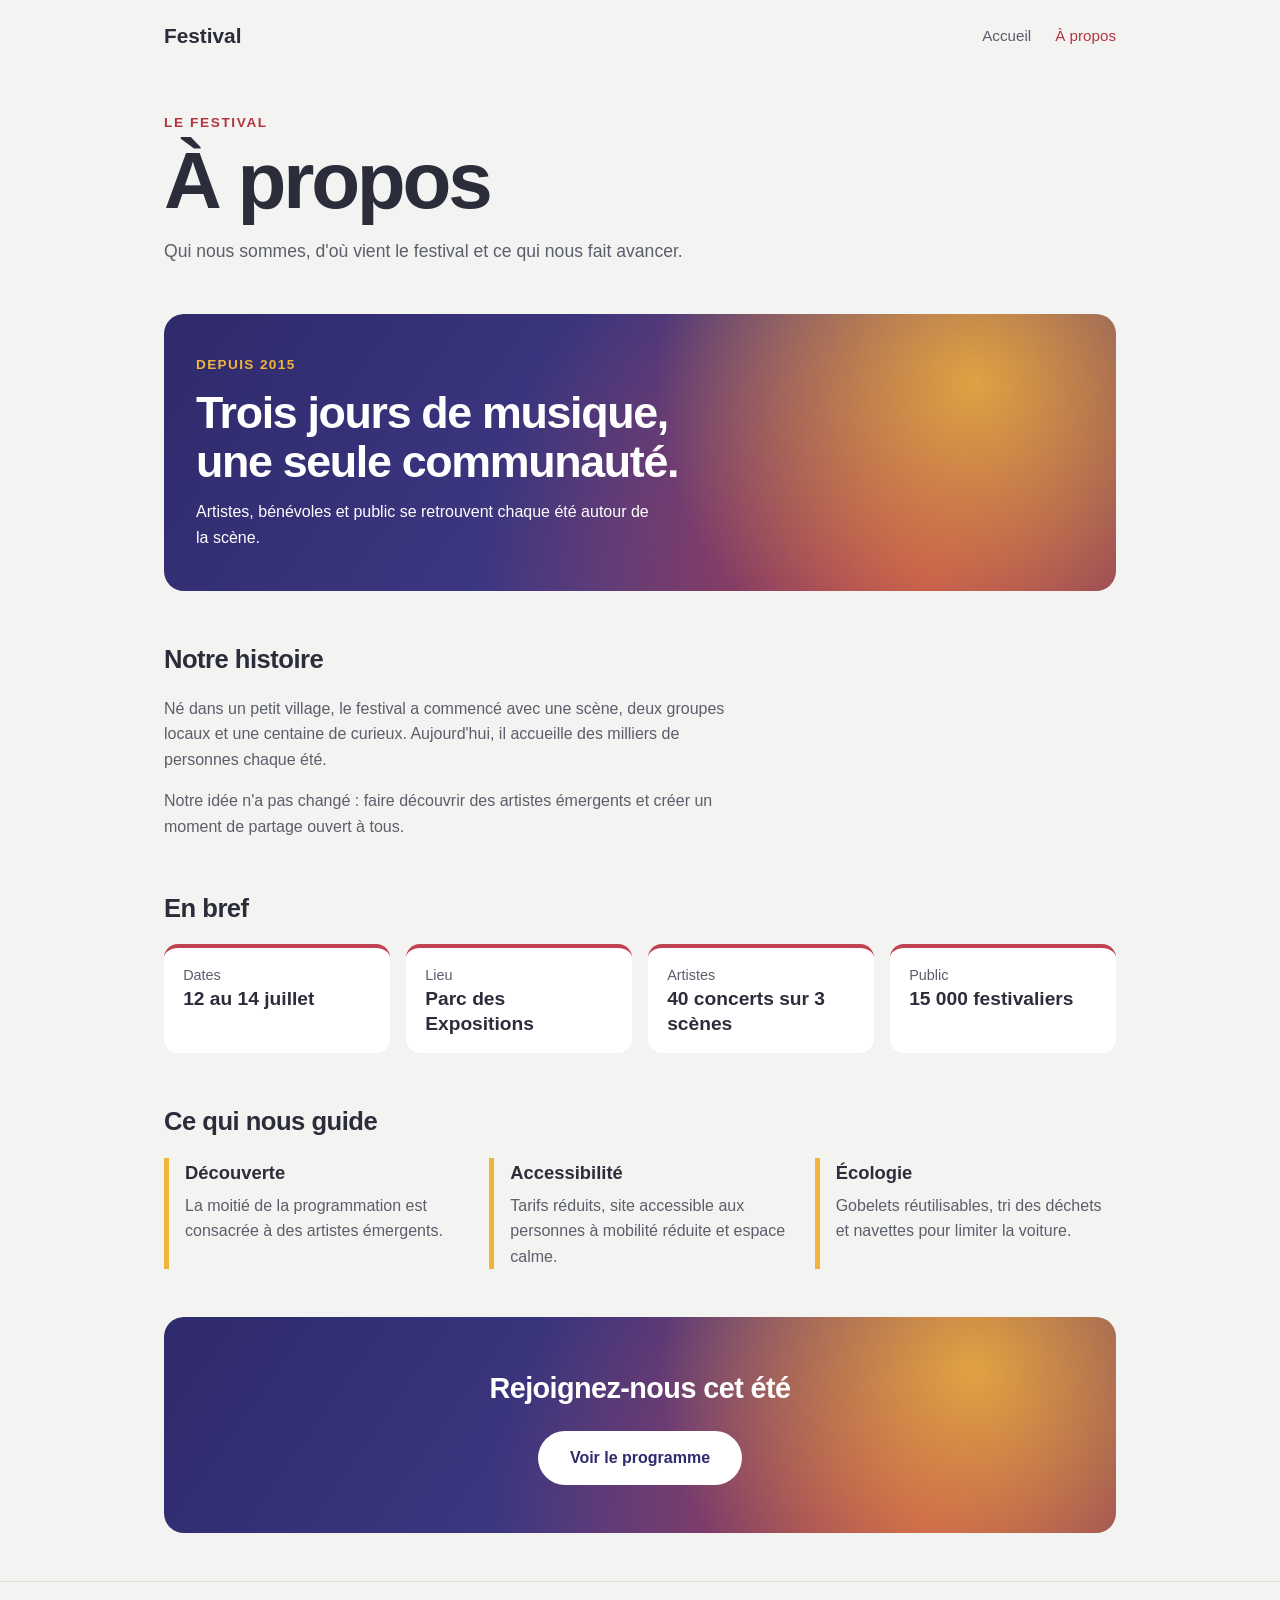
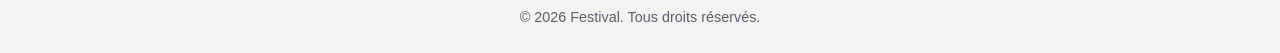
==== a-propos.html @ 6182e9a3 "feat: ajouter la page à propos" ====
<!DOCTYPE html>
<html lang="fr">
<head>
    <meta charset="UTF-8">
    <meta name="viewport" content="width=device-width, initial-scale=1.0">
    <title>À propos – Festival</title>
    <style>
        :root {
            --indigo: #2e2a6b;
            --violet: #3f3a86;
            --rouge: #c0414f;
            --rouge-texte: #b3343f;
            --or: #f0b43c;
            --fond: #f3f3f1;
            --titre: #2b2d3a;
            --gris: #5b5e6b;
            --blanc: #ffffff;
        }

        * {
            box-sizing: border-box;
            margin: 0;
            padding: 0;
        }

        body {
            font-family: Arial, Helvetica, sans-serif;
            background: var(--fond);
            color: var(--titre);
            line-height: 1.6;
        }

        a:focus-visible {
            outline: 3px solid var(--or);
            outline-offset: 3px;
        }

        .conteneur {
            max-width: 1000px;
            margin: 0 auto;
            padding: 0 1.5rem;
        }

        /* En-tête */
        .site-header {
            display: flex;
            justify-content: space-between;
            align-items: center;
            max-width: 1000px;
            margin: 0 auto;
            padding: 1.2rem 1.5rem;
        }

        .logo {
            color: var(--titre);
            font-weight: 800;
            font-size: 1.3rem;
            text-decoration: none;
        }

        .site-header ul {
            display: flex;
            gap: 1.5rem;
            list-style: none;
        }

        .site-header nav a {
            color: var(--gris);
            text-decoration: none;
            font-size: 0.95rem;
        }

        .site-header nav a:hover,
        .site-header nav a[aria-current="page"] {
            color: var(--rouge-texte);
        }

        /* Titre de page */
        .entete-page {
            padding: 2.5rem 0 1.5rem;
        }

        .surtitre {
            color: var(--rouge-texte);
            font-weight: 700;
            font-size: 0.85rem;
            letter-spacing: 0.12em;
            text-transform: uppercase;
            margin-bottom: 0.5rem;
        }

        h1 {
            font-size: clamp(2.6rem, 8vw, 5rem);
            font-weight: 800;
            letter-spacing: -0.04em;
            line-height: 1;
            margin-bottom: 1rem;
        }

        .intro {
            max-width: 60ch;
            color: var(--gris);
            font-size: 1.1rem;
        }

        /* Cartes dégradées */
        .carte-degrade {
            border-radius: 20px;
            color: var(--blanc);
            background:
                radial-gradient(circle at 85% 25%, rgba(240, 180, 60, 0.85), transparent 38%),
                radial-gradient(circle at 80% 95%, rgba(192, 65, 79, 0.95), transparent 55%),
                linear-gradient(125deg, var(--indigo), var(--violet) 55%, #4a2d68);
        }

        .une {
            padding: 2.5rem 2rem;
            margin: 1.5rem 0 3rem;
        }

        .une .date {
            color: var(--or);
            font-weight: 700;
            font-size: 0.85rem;
            letter-spacing: 0.1em;
            text-transform: uppercase;
            margin-bottom: 0.8rem;
        }

        .une h2 {
            font-size: clamp(1.8rem, 5vw, 2.8rem);
            line-height: 1.1;
            letter-spacing: -0.03em;
            max-width: 22ch;
            margin-bottom: 0.8rem;
        }

        .une p {
            max-width: 52ch;
        }

        /* Sections */
        section h2.titre-section {
            font-size: 1.6rem;
            letter-spacing: -0.02em;
            margin-bottom: 1rem;
        }

        .histoire {
            margin-bottom: 3rem;
        }

        .histoire p {
            max-width: 65ch;
            margin-bottom: 1rem;
            color: var(--gris);
        }

        /* Infos en bref */
        .infos {
            margin-bottom: 3rem;
        }

        .infos dl {
            display: grid;
            grid-template-columns: repeat(auto-fit, minmax(200px, 1fr));
            gap: 1rem;
        }

        .infos dl div {
            background: var(--blanc);
            border-radius: 14px;
            border-top: 4px solid var(--rouge);
            padding: 1rem 1.2rem;
        }

        .infos dt {
            color: var(--gris);
            font-size: 0.9rem;
        }

        .infos dd {
            font-size: 1.2rem;
            font-weight: 800;
            line-height: 1.3;
        }

        /* Valeurs */
        .valeurs {
            margin-bottom: 3rem;
        }

        .valeurs .grille {
            display: grid;
            grid-template-columns: repeat(auto-fit, minmax(240px, 1fr));
            gap: 1.5rem;
        }

        .valeurs article {
            border-left: 5px solid var(--or);
            padding-left: 1rem;
        }

        .valeurs h3 {
            font-size: 1.15rem;
            margin-bottom: 0.3rem;
        }

        .valeurs p {
            color: var(--gris);
        }

        /* Appel à l'action */
        .cta {
            text-align: center;
            padding: 3rem 1.5rem;
            margin-bottom: 3rem;
        }

        .cta h2 {
            font-size: 1.8rem;
            letter-spacing: -0.02em;
            margin-bottom: 1.2rem;
        }

        .bouton {
            display: inline-block;
            padding: 0.9rem 2rem;
            background: var(--blanc);
            color: var(--indigo);
            font-weight: 700;
            text-decoration: none;
            border-radius: 999px;
            transition: background 0.2s;
        }

        .bouton:hover {
            background: var(--or);
        }

        /* Pied de page */
        .site-footer {
            padding: 1.5rem;
            text-align: center;
            font-size: 0.9rem;
            color: var(--gris);
            border-top: 1px solid #deded9;
        }

        /* Mobile */
        @media (max-width: 600px) {
            .site-header {
                flex-direction: column;
                gap: 0.6rem;
            }

            .une {
                padding: 1.8rem 1.2rem;
            }
        }
    </style>
</head>
<body>
    <header class="site-header">
        <a class="logo" href="index.html">Festival</a>
        <nav aria-label="Navigation principale">
            <ul>
                <li><a href="index.html">Accueil</a></li>
                <li><a href="a-propos.html" aria-current="page">À propos</a></li>
            </ul>
        </nav>
    </header>

    <main class="conteneur">
        <div class="entete-page">
            <p class="surtitre">Le festival</p>
            <h1>À propos</h1>
            <p class="intro">Qui nous sommes, d'où vient le festival et ce qui nous fait avancer.</p>
        </div>

        <section class="carte-degrade une">
            <p class="date">Depuis 2015</p>
            <h2>Trois jours de musique, une seule communauté.</h2>
            <p>Artistes, bénévoles et public se retrouvent chaque été autour de la scène.</p>
        </section>

        <section class="histoire">
            <h2 class="titre-section">Notre histoire</h2>
            <p>Né dans un petit village, le festival a commencé avec une scène, deux groupes locaux et une centaine de curieux. Aujourd'hui, il accueille des milliers de personnes chaque été.</p>
            <p>Notre idée n'a pas changé : faire découvrir des artistes émergents et créer un moment de partage ouvert à tous.</p>
        </section>

        <section class="infos" aria-labelledby="infos-titre">
            <h2 class="titre-section" id="infos-titre">En bref</h2>
            <dl>
                <div>
                    <dt>Dates</dt>
                    <dd>12 au 14 juillet</dd>
                </div>
                <div>
                    <dt>Lieu</dt>
                    <dd>Parc des Expositions</dd>
                </div>
                <div>
                    <dt>Artistes</dt>
                    <dd>40 concerts sur 3 scènes</dd>
                </div>
                <div>
                    <dt>Public</dt>
                    <dd>15 000 festivaliers</dd>
                </div>
            </dl>
        </section>

        <section class="valeurs">
            <h2 class="titre-section">Ce qui nous guide</h2>
            <div class="grille">
                <article>
                    <h3>Découverte</h3>
                    <p>La moitié de la programmation est consacrée à des artistes émergents.</p>
                </article>
                <article>
                    <h3>Accessibilité</h3>
                    <p>Tarifs réduits, site accessible aux personnes à mobilité réduite et espace calme.</p>
                </article>
                <article>
                    <h3>Écologie</h3>
                    <p>Gobelets réutilisables, tri des déchets et navettes pour limiter la voiture.</p>
                </article>
            </div>
        </section>

        <section class="carte-degrade cta">
            <h2>Rejoignez-nous cet été</h2>
            <a class="bouton" href="index.html">Voir le programme</a>
        </section>
    </main>

    <footer class="site-footer">
        <p>&copy; 2026 Festival. Tous droits réservés.</p>
    </footer>
</body>
</html>
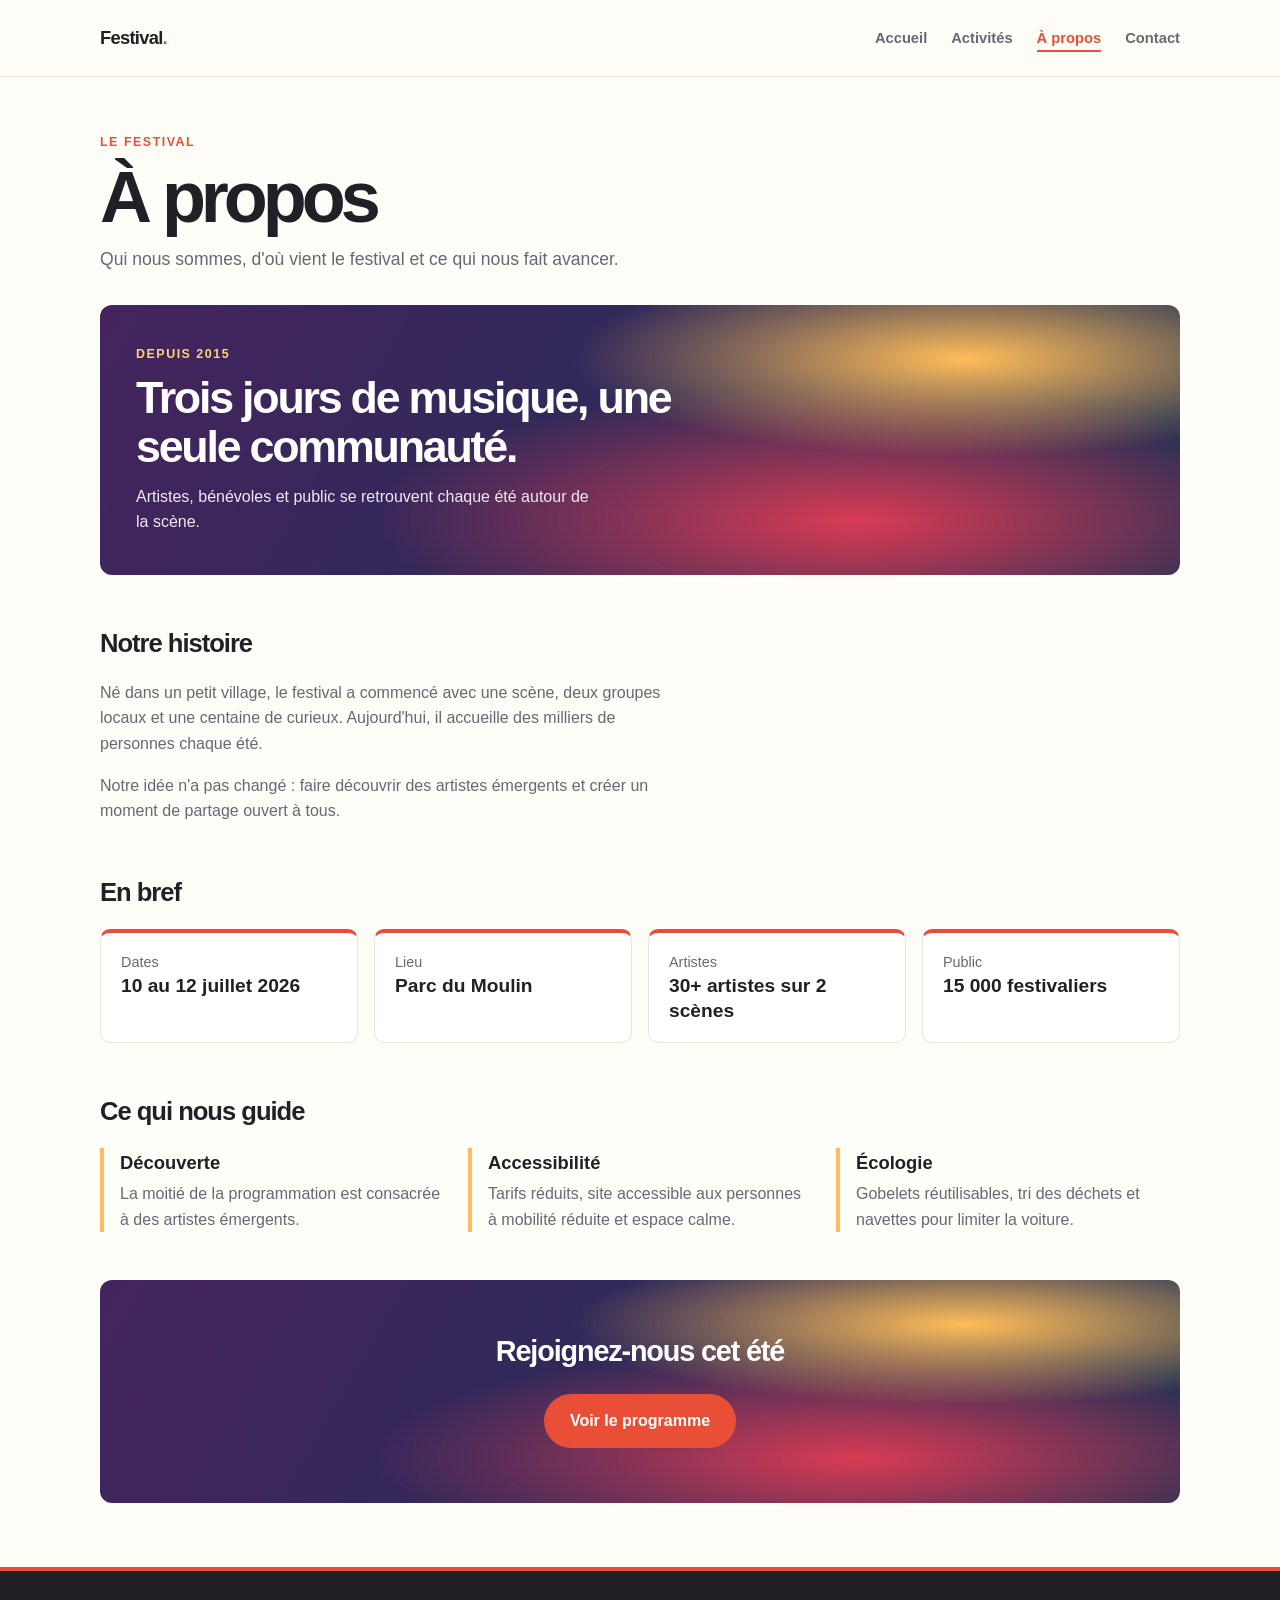
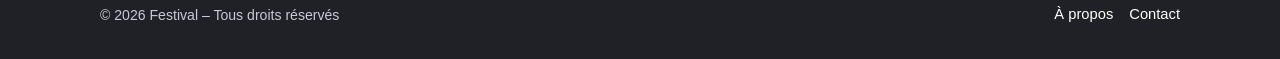
==== commit 59d1c00b: "feat: modification en tete et footer" ====
--- a/a-propos.html
+++ b/a-propos.html
@@ -4,306 +4,210 @@
     <meta charset="UTF-8">
     <meta name="viewport" content="width=device-width, initial-scale=1.0">
     <title>À propos – Festival</title>
+    <link rel="stylesheet" href="style.css">
     <style>
-        :root {
-            --indigo: #2e2a6b;
-            --violet: #3f3a86;
-            --rouge: #c0414f;
-            --rouge-texte: #b3343f;
-            --or: #f0b43c;
-            --fond: #f3f3f1;
-            --titre: #2b2d3a;
-            --gris: #5b5e6b;
-            --blanc: #ffffff;
-        }
-
-        * {
-            box-sizing: border-box;
-            margin: 0;
-            padding: 0;
-        }
-
-        body {
-            font-family: Arial, Helvetica, sans-serif;
-            background: var(--fond);
-            color: var(--titre);
-            line-height: 1.6;
-        }
-
-        a:focus-visible {
-            outline: 3px solid var(--or);
-            outline-offset: 3px;
-        }
-
-        .conteneur {
-            max-width: 1000px;
-            margin: 0 auto;
-            padding: 0 1.5rem;
-        }
-
-        /* En-tête */
-        .site-header {
-            display: flex;
-            justify-content: space-between;
-            align-items: center;
-            max-width: 1000px;
-            margin: 0 auto;
-            padding: 1.2rem 1.5rem;
-        }
-
-        .logo {
-            color: var(--titre);
-            font-weight: 800;
-            font-size: 1.3rem;
-            text-decoration: none;
-        }
-
-        .site-header ul {
-            display: flex;
-            gap: 1.5rem;
-            list-style: none;
-        }
-
-        .site-header nav a {
-            color: var(--gris);
-            text-decoration: none;
-            font-size: 0.95rem;
-        }
-
-        .site-header nav a:hover,
-        .site-header nav a[aria-current="page"] {
-            color: var(--rouge-texte);
-        }
+        /* ===== Page À propos ===== */
 
         /* Titre de page */
-        .entete-page {
-            padding: 2.5rem 0 1.5rem;
-        }
-
-        .surtitre {
-            color: var(--rouge-texte);
-            font-weight: 700;
-            font-size: 0.85rem;
-            letter-spacing: 0.12em;
-            text-transform: uppercase;
-            margin-bottom: 0.5rem;
-        }
-
-        h1 {
-            font-size: clamp(2.6rem, 8vw, 5rem);
-            font-weight: 800;
+        .apropos-entete {
+            padding: 56px 0 24px;
+        }
+
+        .apropos-intro {
+            max-width: 60ch;
+            margin-bottom: 0;
+            color: var(--muted);
+            font-size: 1.1rem;
+        }
+
+        /* Carte dégradée (même style que les autres pages) */
+        .apropos-carte {
+            border-radius: 12px;
+            background:
+                radial-gradient(ellipse at 80% 20%, #ffbd59 0, transparent 32%),
+                radial-gradient(ellipse at 70% 80%, #d83b54 0, transparent 45%),
+                linear-gradient(120deg, #45245d, #172f55);
+            color: #fff;
+        }
+
+        .apropos-une {
+            margin: 8px 0 48px;
+            padding: 40px 36px;
+        }
+
+        .apropos-une .eyebrow {
+            color: #ffd27a;
+        }
+
+        .apropos-une h2 {
+            max-width: 22ch;
+            margin-bottom: 12px;
+            font-size: clamp(1.8rem, 5vw, 2.8rem);
+            letter-spacing: -0.05em;
+            line-height: 1.1;
+        }
+
+        .apropos-une p:last-child {
+            max-width: 52ch;
+            margin-bottom: 0;
+            color: #f1eaf4;
+        }
+
+        /* Titres de section */
+        .apropos-titre {
+            margin-bottom: 16px;
+            font-size: 1.6rem;
             letter-spacing: -0.04em;
-            line-height: 1;
-            margin-bottom: 1rem;
-        }
-
-        .intro {
-            max-width: 60ch;
-            color: var(--gris);
-            font-size: 1.1rem;
-        }
-
-        /* Cartes dégradées */
-        .carte-degrade {
-            border-radius: 20px;
-            color: var(--blanc);
-            background:
-                radial-gradient(circle at 85% 25%, rgba(240, 180, 60, 0.85), transparent 38%),
-                radial-gradient(circle at 80% 95%, rgba(192, 65, 79, 0.95), transparent 55%),
-                linear-gradient(125deg, var(--indigo), var(--violet) 55%, #4a2d68);
-        }
-
-        .une {
-            padding: 2.5rem 2rem;
-            margin: 1.5rem 0 3rem;
-        }
-
-        .une .date {
-            color: var(--or);
-            font-weight: 700;
-            font-size: 0.85rem;
-            letter-spacing: 0.1em;
-            text-transform: uppercase;
-            margin-bottom: 0.8rem;
-        }
-
-        .une h2 {
-            font-size: clamp(1.8rem, 5vw, 2.8rem);
-            line-height: 1.1;
-            letter-spacing: -0.03em;
-            max-width: 22ch;
-            margin-bottom: 0.8rem;
-        }
-
-        .une p {
-            max-width: 52ch;
-        }
-
-        /* Sections */
-        section h2.titre-section {
-            font-size: 1.6rem;
-            letter-spacing: -0.02em;
-            margin-bottom: 1rem;
-        }
-
-        .histoire {
-            margin-bottom: 3rem;
-        }
-
-        .histoire p {
+        }
+
+        /* Histoire */
+        .apropos-histoire {
+            margin-bottom: 48px;
+        }
+
+        .apropos-histoire p {
             max-width: 65ch;
-            margin-bottom: 1rem;
-            color: var(--gris);
-        }
-
-        /* Infos en bref */
-        .infos {
-            margin-bottom: 3rem;
-        }
-
-        .infos dl {
+            margin-bottom: 16px;
+            color: var(--muted);
+        }
+
+        /* En bref */
+        .apropos-infos {
+            margin-bottom: 48px;
+        }
+
+        .apropos-infos dl {
             display: grid;
             grid-template-columns: repeat(auto-fit, minmax(200px, 1fr));
-            gap: 1rem;
-        }
-
-        .infos dl div {
-            background: var(--blanc);
-            border-radius: 14px;
-            border-top: 4px solid var(--rouge);
-            padding: 1rem 1.2rem;
-        }
-
-        .infos dt {
-            color: var(--gris);
+            gap: 16px;
+            margin: 0;
+        }
+
+        .apropos-infos dl div {
+            padding: 18px 20px;
+            border: 1px solid var(--line);
+            border-top: 4px solid var(--accent);
+            border-radius: 10px;
+            background: #fff;
+        }
+
+        .apropos-infos dt {
+            color: var(--muted);
             font-size: 0.9rem;
         }
 
-        .infos dd {
+        .apropos-infos dd {
+            margin: 0;
             font-size: 1.2rem;
             font-weight: 800;
             line-height: 1.3;
         }
 
         /* Valeurs */
-        .valeurs {
-            margin-bottom: 3rem;
-        }
-
-        .valeurs .grille {
+        .apropos-valeurs {
+            margin-bottom: 48px;
+        }
+
+        .apropos-grille {
             display: grid;
             grid-template-columns: repeat(auto-fit, minmax(240px, 1fr));
-            gap: 1.5rem;
-        }
-
-        .valeurs article {
-            border-left: 5px solid var(--or);
-            padding-left: 1rem;
-        }
-
-        .valeurs h3 {
+            gap: 24px;
+        }
+
+        .apropos-grille article {
+            padding-left: 16px;
+            border-left: 4px solid #ffbd59;
+        }
+
+        .apropos-grille h3 {
+            margin: 0 0 4px;
             font-size: 1.15rem;
-            margin-bottom: 0.3rem;
-        }
-
-        .valeurs p {
-            color: var(--gris);
+        }
+
+        .apropos-grille p {
+            margin: 0;
+            color: var(--muted);
         }
 
         /* Appel à l'action */
-        .cta {
+        .apropos-cta {
+            margin-bottom: 64px;
+            padding: 48px 24px;
             text-align: center;
-            padding: 3rem 1.5rem;
-            margin-bottom: 3rem;
-        }
-
-        .cta h2 {
+        }
+
+        .apropos-cta h2 {
+            margin-bottom: 20px;
             font-size: 1.8rem;
-            letter-spacing: -0.02em;
-            margin-bottom: 1.2rem;
-        }
-
-        .bouton {
-            display: inline-block;
-            padding: 0.9rem 2rem;
-            background: var(--blanc);
-            color: var(--indigo);
-            font-weight: 700;
-            text-decoration: none;
-            border-radius: 999px;
-            transition: background 0.2s;
-        }
-
-        .bouton:hover {
-            background: var(--or);
-        }
-
-        /* Pied de page */
-        .site-footer {
-            padding: 1.5rem;
-            text-align: center;
-            font-size: 0.9rem;
-            color: var(--gris);
-            border-top: 1px solid #deded9;
+            letter-spacing: -0.04em;
+        }
+
+        /* Accessibilité */
+        main a:focus-visible {
+            outline: 3px solid #ffbd59;
+            outline-offset: 3px;
         }
 
         /* Mobile */
-        @media (max-width: 600px) {
-            .site-header {
-                flex-direction: column;
-                gap: 0.6rem;
+        @media (max-width: 700px) {
+            .apropos-entete {
+                padding-top: 40px;
             }
 
-            .une {
-                padding: 1.8rem 1.2rem;
+            .apropos-une {
+                padding: 28px 22px;
             }
         }
     </style>
 </head>
 <body>
     <header class="site-header">
-        <a class="logo" href="index.html">Festival</a>
-        <nav aria-label="Navigation principale">
-            <ul>
-                <li><a href="index.html">Accueil</a></li>
-                <li><a href="a-propos.html" aria-current="page">À propos</a></li>
-            </ul>
-        </nav>
+        <div class="container navigation">
+            <a href="index.html" class="logo">Festival</a>
+            <nav aria-label="Navigation principale">
+                <ul>
+                    <li><a href="index.html">Accueil</a></li>
+                    <li><a href="activites.html">Activités</a></li>
+                    <li><a href="a-propos.html" aria-current="page">À propos</a></li>
+                    <li><a href="contact.html">Contact</a></li>
+                </ul>
+            </nav>
+        </div>
     </header>
 
-    <main class="conteneur">
-        <div class="entete-page">
-            <p class="surtitre">Le festival</p>
+    <main class="container">
+        <div class="apropos-entete">
+            <p class="eyebrow">Le festival</p>
             <h1>À propos</h1>
-            <p class="intro">Qui nous sommes, d'où vient le festival et ce qui nous fait avancer.</p>
+            <p class="apropos-intro">Qui nous sommes, d'où vient le festival et ce qui nous fait avancer.</p>
         </div>
 
-        <section class="carte-degrade une">
-            <p class="date">Depuis 2015</p>
+        <section class="apropos-carte apropos-une">
+            <p class="eyebrow">Depuis 2015</p>
             <h2>Trois jours de musique, une seule communauté.</h2>
             <p>Artistes, bénévoles et public se retrouvent chaque été autour de la scène.</p>
         </section>
 
-        <section class="histoire">
-            <h2 class="titre-section">Notre histoire</h2>
+        <section class="apropos-histoire">
+            <h2 class="apropos-titre">Notre histoire</h2>
             <p>Né dans un petit village, le festival a commencé avec une scène, deux groupes locaux et une centaine de curieux. Aujourd'hui, il accueille des milliers de personnes chaque été.</p>
             <p>Notre idée n'a pas changé : faire découvrir des artistes émergents et créer un moment de partage ouvert à tous.</p>
         </section>
 
-        <section class="infos" aria-labelledby="infos-titre">
-            <h2 class="titre-section" id="infos-titre">En bref</h2>
+        <section class="apropos-infos" aria-labelledby="infos-titre">
+            <h2 class="apropos-titre" id="infos-titre">En bref</h2>
             <dl>
                 <div>
                     <dt>Dates</dt>
-                    <dd>12 au 14 juillet</dd>
+                    <dd>10 au 12 juillet 2026</dd>
                 </div>
                 <div>
                     <dt>Lieu</dt>
-                    <dd>Parc des Expositions</dd>
+                    <dd>Parc du Moulin</dd>
                 </div>
                 <div>
                     <dt>Artistes</dt>
-                    <dd>40 concerts sur 3 scènes</dd>
+                    <dd>30+ artistes sur 2 scènes</dd>
                 </div>
                 <div>
                     <dt>Public</dt>
@@ -312,9 +216,9 @@
             </dl>
         </section>
 
-        <section class="valeurs">
-            <h2 class="titre-section">Ce qui nous guide</h2>
-            <div class="grille">
+        <section class="apropos-valeurs">
+            <h2 class="apropos-titre">Ce qui nous guide</h2>
+            <div class="apropos-grille">
                 <article>
                     <h3>Découverte</h3>
                     <p>La moitié de la programmation est consacrée à des artistes émergents.</p>
@@ -330,14 +234,22 @@
             </div>
         </section>
 
-        <section class="carte-degrade cta">
+        <section class="apropos-carte apropos-cta">
             <h2>Rejoignez-nous cet été</h2>
-            <a class="bouton" href="index.html">Voir le programme</a>
+            <a class="button" href="activites.html">Voir le programme</a>
         </section>
     </main>
 
-    <footer class="site-footer">
-        <p>&copy; 2026 Festival. Tous droits réservés.</p>
+    <footer>
+        <div class="container footer-content">
+            <p>&copy; 2026 Festival – Tous droits réservés</p>
+            <nav aria-label="Liens du pied de page">
+                <ul>
+                    <li><a href="a-propos.html">À propos</a></li>
+                    <li><a href="contact.html">Contact</a></li>
+                </ul>
+            </nav>
+        </div>
     </footer>
 </body>
-</html>+</html>
--- a/style.css
+++ b/style.css
@@ -0,0 +1,734 @@
+:root {
+    color-scheme: light;
+    --ink: #202126;
+    --muted: #666873;
+    --paper: #fffdf8;
+    --accent: #e94f37;
+    --line: #e9e5dd;
+}
+
+* {
+    box-sizing: border-box;
+}
+
+body {
+    margin: 0;
+    background: var(--paper);
+    color: var(--ink);
+    font-family: Arial, Helvetica, sans-serif;
+    line-height: 1.6;
+}
+
+a {
+    color: inherit;
+}
+
+.container {
+    width: min(1080px, calc(100% - 40px));
+    margin: 0 auto;
+}
+
+.site-header {
+    border-bottom: 1px solid var(--line);
+}
+
+.navigation {
+    min-height: 76px;
+    display: flex;
+    align-items: center;
+    justify-content: space-between;
+    gap: 24px;
+}
+
+.logo {
+    color: var(--ink);
+    font-size: 1.15rem;
+    font-weight: 800;
+    letter-spacing: -0.04em;
+    text-decoration: none;
+}
+
+.logo span {
+    color: var(--accent);
+}
+
+nav {
+    display: flex;
+    flex-wrap: wrap;
+    gap: 24px;
+}
+
+nav a {
+    color: var(--muted);
+    font-size: 0.92rem;
+    text-decoration: none;
+}
+
+nav a:hover,
+nav a[aria-current="page"] {
+    color: var(--accent);
+}
+
+.intro {
+    padding: 64px 0 36px;
+}
+
+.eyebrow {
+    margin: 0 0 8px;
+    color: var(--accent);
+    font-size: 0.78rem;
+    font-weight: 700;
+    letter-spacing: 0.12em;
+    text-transform: uppercase;
+}
+
+h1,
+h2,
+p {
+    margin-top: 0;
+}
+
+h1 {
+    margin-bottom: 12px;
+    font-size: clamp(2.5rem, 7vw, 4.5rem);
+    letter-spacing: -0.07em;
+    line-height: 1;
+}
+
+.intro > p:last-child {
+    max-width: 560px;
+    margin-bottom: 0;
+    color: var(--muted);
+    font-size: 1.05rem;
+}
+
+.featured {
+    min-height: 310px;
+    display: flex;
+    align-items: end;
+    margin: 8px 0 56px;
+    padding: 36px;
+    overflow: hidden;
+    border-radius: 12px;
+    background:
+        radial-gradient(ellipse at 80% 20%, #ffbd59 0, transparent 32%),
+        radial-gradient(ellipse at 70% 80%, #d83b54 0, transparent 45%),
+        linear-gradient(120deg, #45245d, #172f55);
+    color: white;
+}
+
+.featured-content {
+    max-width: 590px;
+}
+
+.featured .eyebrow {
+    color: #ffd27a;
+}
+
+.featured h2 {
+    margin-bottom: 12px;
+    font-size: clamp(1.8rem, 4vw, 3rem);
+    letter-spacing: -0.05em;
+    line-height: 1.1;
+}
+
+.featured p:last-child {
+    margin-bottom: 0;
+    color: #f1eaf4;
+}
+
+.news-heading {
+    display: flex;
+    align-items: baseline;
+    justify-content: space-between;
+    gap: 16px;
+    margin-bottom: 20px;
+}
+
+.news-heading h2 {
+    margin-bottom: 0;
+    font-size: 1.6rem;
+    letter-spacing: -0.04em;
+}
+
+.news-grid {
+    display: grid;
+    grid-template-columns: repeat(3, minmax(0, 1fr));
+    gap: 20px;
+    padding-bottom: 64px;
+}
+
+.news-card {
+    min-height: 210px;
+    padding: 24px;
+    border: 1px solid var(--line);
+    border-radius: 10px;
+    background: #fff;
+}
+
+.news-card time {
+    display: block;
+    margin-bottom: 12px;
+    color: var(--accent);
+    font-size: 0.8rem;
+    font-weight: 700;
+}
+
+.news-card h3 {
+    margin: 0 0 10px;
+    font-size: 1.2rem;
+    letter-spacing: -0.03em;
+    line-height: 1.3;
+}
+
+.news-card p {
+    margin-bottom: 0;
+    color: var(--muted);
+    font-size: 0.94rem;
+}
+
+footer {
+    padding: 22px 0;
+    border-top: 1px solid var(--line);
+    color: var(--muted);
+    font-size: 0.88rem;
+}
+
+
+
+
+@media (max-width: 700px) {
+    .navigation {
+        align-items: flex-start;
+        flex-direction: column;
+        justify-content: center;
+        padding: 16px 0;
+    }
+
+    nav {
+        gap: 16px;
+    }
+
+    .intro {
+        padding-top: 48px;
+    }
+
+    .featured {
+        min-height: 280px;
+        padding: 26px;
+    }
+
+    .news-grid {
+        grid-template-columns: 1fr;
+        gap: 12px;
+    }
+}
+
+nav ul {
+    display: flex;
+    flex-wrap: wrap;
+    gap: 24px;
+    margin: 0;
+    padding: 0;
+    list-style: none;
+}
+
+/* ===== En-tête ===== */
+.site-header {
+    position: sticky;
+    top: 0;
+    z-index: 10;
+    background: rgba(255, 253, 248, 0.92);
+    -webkit-backdrop-filter: blur(8px);
+    backdrop-filter: blur(8px);
+}
+
+.logo::after {
+    content: ".";
+    color: var(--accent);
+}
+
+.site-header nav a {
+    position: relative;
+    padding: 4px 0;
+    font-weight: 600;
+    transition: color 0.2s;
+}
+
+.site-header nav a::after {
+    content: "";
+    position: absolute;
+    left: 0;
+    bottom: -2px;
+    width: 100%;
+    height: 2px;
+    background: var(--accent);
+    transform: scaleX(0);
+    transform-origin: left;
+    transition: transform 0.2s;
+}
+
+.site-header nav a:hover::after,
+.site-header nav a[aria-current="page"]::after {
+    transform: scaleX(1);
+}
+
+/* ===== Pied de page ===== */
+footer {
+    padding: 32px 0;
+    border-top: 4px solid var(--accent);
+    background: var(--ink);
+    color: #c9c9d1;
+}
+
+footer nav a {
+    color: #fff;
+    text-decoration: none;
+}
+
+.footer-content {
+    display: flex;
+    flex-wrap: wrap;
+    align-items: center;
+    justify-content: space-between;
+    gap: 16px;
+}
+
+.footer-content p {
+    margin: 0;
+}
+
+.footer-content ul {
+    gap: 16px;
+}
+
+/* ===================================================== */
+/* ===== Page Accueil ===== */
+/* ===================================================== */
+
+/* --- Boutons --- */
+.button {
+    position: relative;
+    display: inline-block;
+    overflow: hidden;
+    padding: 14px 26px;
+    border-radius: 999px;
+    background: var(--accent);
+    color: #fff;
+    font-weight: 700;
+    text-decoration: none;
+    transition: transform 0.2s, box-shadow 0.2s;
+}
+
+.button::after {
+    content: "";
+    position: absolute;
+    top: 0;
+    left: -75%;
+    width: 50%;
+    height: 100%;
+    background: linear-gradient(120deg, transparent, rgba(255, 255, 255, 0.45), transparent);
+    transform: skewX(-20deg);
+    transition: left 0.6s;
+}
+
+.button:hover {
+    transform: translateY(-3px);
+    box-shadow: 0 12px 24px rgba(233, 79, 55, 0.35);
+}
+
+.button:hover::after {
+    left: 125%;
+}
+
+.button-secondary {
+    border: 1px solid rgba(255, 255, 255, 0.7);
+    background: transparent;
+}
+
+.button-secondary:hover {
+    background: rgba(255, 255, 255, 0.12);
+    box-shadow: none;
+}
+
+/* --- Bandeau d'ouverture --- */
+.home-hero {
+    position: relative;
+    min-height: calc(100vh - 77px);
+    display: flex;
+    align-items: center;
+    overflow: hidden;
+    isolation: isolate;
+    background: linear-gradient(120deg, #45245d, #172f55);
+    color: #fff;
+}
+
+.home-blob {
+    position: absolute;
+    z-index: -1;
+    border-radius: 50%;
+    filter: blur(70px);
+    opacity: 0.8;
+    animation: home-float 14s ease-in-out infinite alternate;
+}
+
+.home-blob-1 {
+    top: -10%;
+    right: 5%;
+    width: 420px;
+    height: 420px;
+    background: #ffbd59;
+}
+
+.home-blob-2 {
+    bottom: -20%;
+    right: 25%;
+    width: 520px;
+    height: 520px;
+    background: #d83b54;
+    animation-duration: 18s;
+}
+
+.home-blob-3 {
+    top: 30%;
+    left: -10%;
+    width: 360px;
+    height: 360px;
+    background: #6c3bd8;
+    animation-duration: 16s;
+}
+
+.home-hero-content {
+    max-width: 760px;
+    padding: 80px 0 120px;
+}
+
+.home-hero .eyebrow {
+    color: #ffd27a;
+}
+
+.home-hero h1 {
+    margin-bottom: 24px;
+    font-size: clamp(3rem, 9vw, 6.8rem);
+    letter-spacing: -0.07em;
+    line-height: 0.95;
+}
+
+.home-gradient-text {
+    background: linear-gradient(90deg, #ffd27a, #e94f37, #ff7ab6, #ffd27a);
+    background-size: 300% auto;
+    -webkit-background-clip: text;
+    background-clip: text;
+    color: transparent;
+    animation: home-shine 8s linear infinite;
+}
+
+.home-hero-text {
+    max-width: 560px;
+    margin-bottom: 32px;
+    color: #f1eaf4;
+    font-size: 1.15rem;
+}
+
+.home-actions {
+    display: flex;
+    flex-wrap: wrap;
+    gap: 12px;
+}
+
+.home-scroll {
+    position: absolute;
+    bottom: 28px;
+    left: 50%;
+    width: 26px;
+    height: 42px;
+    border: 2px solid rgba(255, 255, 255, 0.7);
+    border-radius: 14px;
+    transform: translateX(-50%);
+}
+
+.home-scroll::before {
+    content: "";
+    position: absolute;
+    top: 8px;
+    left: 50%;
+    width: 4px;
+    height: 8px;
+    border-radius: 2px;
+    background: #fff;
+    transform: translateX(-50%);
+    animation: home-scroll 1.6s ease-in-out infinite;
+}
+
+/* Apparition au chargement */
+.home-fade-up {
+    opacity: 0;
+    transform: translateY(28px);
+    animation: home-fade-up 0.9s ease forwards;
+}
+
+.home-delay-1 {
+    animation-delay: 0.15s;
+}
+
+.home-delay-2 {
+    animation-delay: 0.3s;
+}
+
+.home-delay-3 {
+    animation-delay: 0.45s;
+}
+
+/* --- Bande défilante --- */
+.home-marquee {
+    overflow: hidden;
+    padding: 16px 0;
+    background: var(--accent);
+    color: #fff;
+    font-size: 1.1rem;
+    font-weight: 800;
+    letter-spacing: -0.02em;
+    text-transform: uppercase;
+}
+
+.home-marquee-track {
+    display: flex;
+    width: max-content;
+    gap: 48px;
+    animation: home-marquee 28s linear infinite;
+}
+
+.home-marquee:hover .home-marquee-track {
+    animation-play-state: paused;
+}
+
+.home-marquee span::after {
+    content: "✦";
+    margin-left: 48px;
+    color: #ffd27a;
+}
+
+/* --- Chiffres clés --- */
+.home-stats {
+    display: grid;
+    grid-template-columns: repeat(4, minmax(0, 1fr));
+    gap: 20px;
+    padding: 72px 0 56px;
+}
+
+.home-stat {
+    padding: 24px;
+    border: 1px solid var(--line);
+    border-radius: 12px;
+    background: #fff;
+    text-align: center;
+    transition: transform 0.25s, border-color 0.25s;
+}
+
+.home-stat:hover {
+    transform: translateY(-4px);
+    border-color: var(--accent);
+}
+
+.home-stat strong {
+    display: block;
+    color: var(--accent);
+    font-size: clamp(2.2rem, 5vw, 3rem);
+    letter-spacing: -0.06em;
+    line-height: 1;
+}
+
+.home-stat span {
+    color: var(--muted);
+    font-size: 0.92rem;
+}
+
+/* --- Cartes « À découvrir » --- */
+.home-card {
+    position: relative;
+    overflow: hidden;
+    transition: transform 0.25s, box-shadow 0.25s;
+}
+
+.home-card::before {
+    content: "";
+    position: absolute;
+    top: 0;
+    left: 0;
+    width: 100%;
+    height: 4px;
+    background: linear-gradient(90deg, #ffbd59, var(--accent), #6c3bd8);
+    transform: scaleX(0);
+    transform-origin: left;
+    transition: transform 0.35s;
+}
+
+.home-card:hover {
+    transform: translateY(-6px);
+    box-shadow: 0 18px 40px rgba(32, 33, 38, 0.1);
+}
+
+.home-card:hover::before {
+    transform: scaleX(1);
+}
+
+.home-card-number {
+    display: block;
+    margin-bottom: 12px;
+    color: var(--accent);
+    font-size: 0.8rem;
+    font-weight: 700;
+    letter-spacing: 0.12em;
+}
+
+.card-link {
+    display: inline-block;
+    margin-top: 16px;
+    color: var(--accent);
+    font-weight: 700;
+    text-decoration: none;
+}
+
+.card-link span {
+    display: inline-block;
+    transition: transform 0.2s;
+}
+
+.home-card:hover .card-link span {
+    transform: translateX(6px);
+}
+
+/* --- Appel final --- */
+.home-cta {
+    margin-bottom: 72px;
+    padding: 56px 40px;
+    border-radius: 16px;
+    background:
+        radial-gradient(ellipse at 90% 10%, #ffbd59 0, transparent 35%),
+        radial-gradient(ellipse at 10% 90%, #d83b54 0, transparent 40%),
+        var(--ink);
+    color: #fff;
+    text-align: center;
+}
+
+.home-cta h2 {
+    margin-bottom: 12px;
+    font-size: clamp(1.8rem, 4vw, 2.8rem);
+    letter-spacing: -0.05em;
+    line-height: 1.1;
+}
+
+.home-cta p {
+    max-width: 520px;
+    margin: 0 auto 28px;
+    color: #e4e0ea;
+}
+
+/* Apparition au défilement (navigateurs compatibles) */
+@supports (animation-timeline: view()) {
+    .home-reveal {
+        animation: home-reveal linear both;
+        animation-timeline: view();
+        animation-range: entry 0% cover 30%;
+    }
+}
+
+/* --- Animations --- */
+@keyframes home-fade-up {
+    to {
+        opacity: 1;
+        transform: translateY(0);
+    }
+}
+
+@keyframes home-float {
+    from {
+        transform: translate(0, 0) scale(1);
+    }
+    to {
+        transform: translate(-60px, 40px) scale(1.15);
+    }
+}
+
+@keyframes home-shine {
+    to {
+        background-position: 300% center;
+    }
+}
+
+@keyframes home-scroll {
+    0% {
+        opacity: 1;
+        transform: translate(-50%, 0);
+    }
+    100% {
+        opacity: 0;
+        transform: translate(-50%, 14px);
+    }
+}
+
+@keyframes home-marquee {
+    to {
+        transform: translateX(-50%);
+    }
+}
+
+@keyframes home-reveal {
+    from {
+        opacity: 0;
+        transform: translateY(40px);
+    }
+    to {
+        opacity: 1;
+        transform: translateY(0);
+    }
+}
+
+/* --- Responsive --- */
+@media (max-width: 700px) {
+    nav ul {
+        gap: 16px;
+    }
+
+    .home-hero {
+        min-height: auto;
+    }
+
+    .home-hero-content {
+        padding: 64px 0 96px;
+    }
+
+    .home-blob {
+        filter: blur(50px);
+    }
+
+    .home-stats {
+        grid-template-columns: repeat(2, minmax(0, 1fr));
+        gap: 12px;
+        padding: 48px 0 40px;
+    }
+
+    .home-cta {
+        padding: 40px 24px;
+    }
+
+    .footer-content {
+        flex-direction: column;
+        align-items: flex-start;
+    }
+}
+
+/* --- Accessibilité : moins d'animations si l'utilisateur le demande --- */
+@media (prefers-reduced-motion: reduce) {
+    *,
+    *::before,
+    *::after {
+        animation: none !important;
+        transition: none !important;
+    }
+
+    .home-fade-up {
+        opacity: 1;
+        transform: none;
+    }
+}
